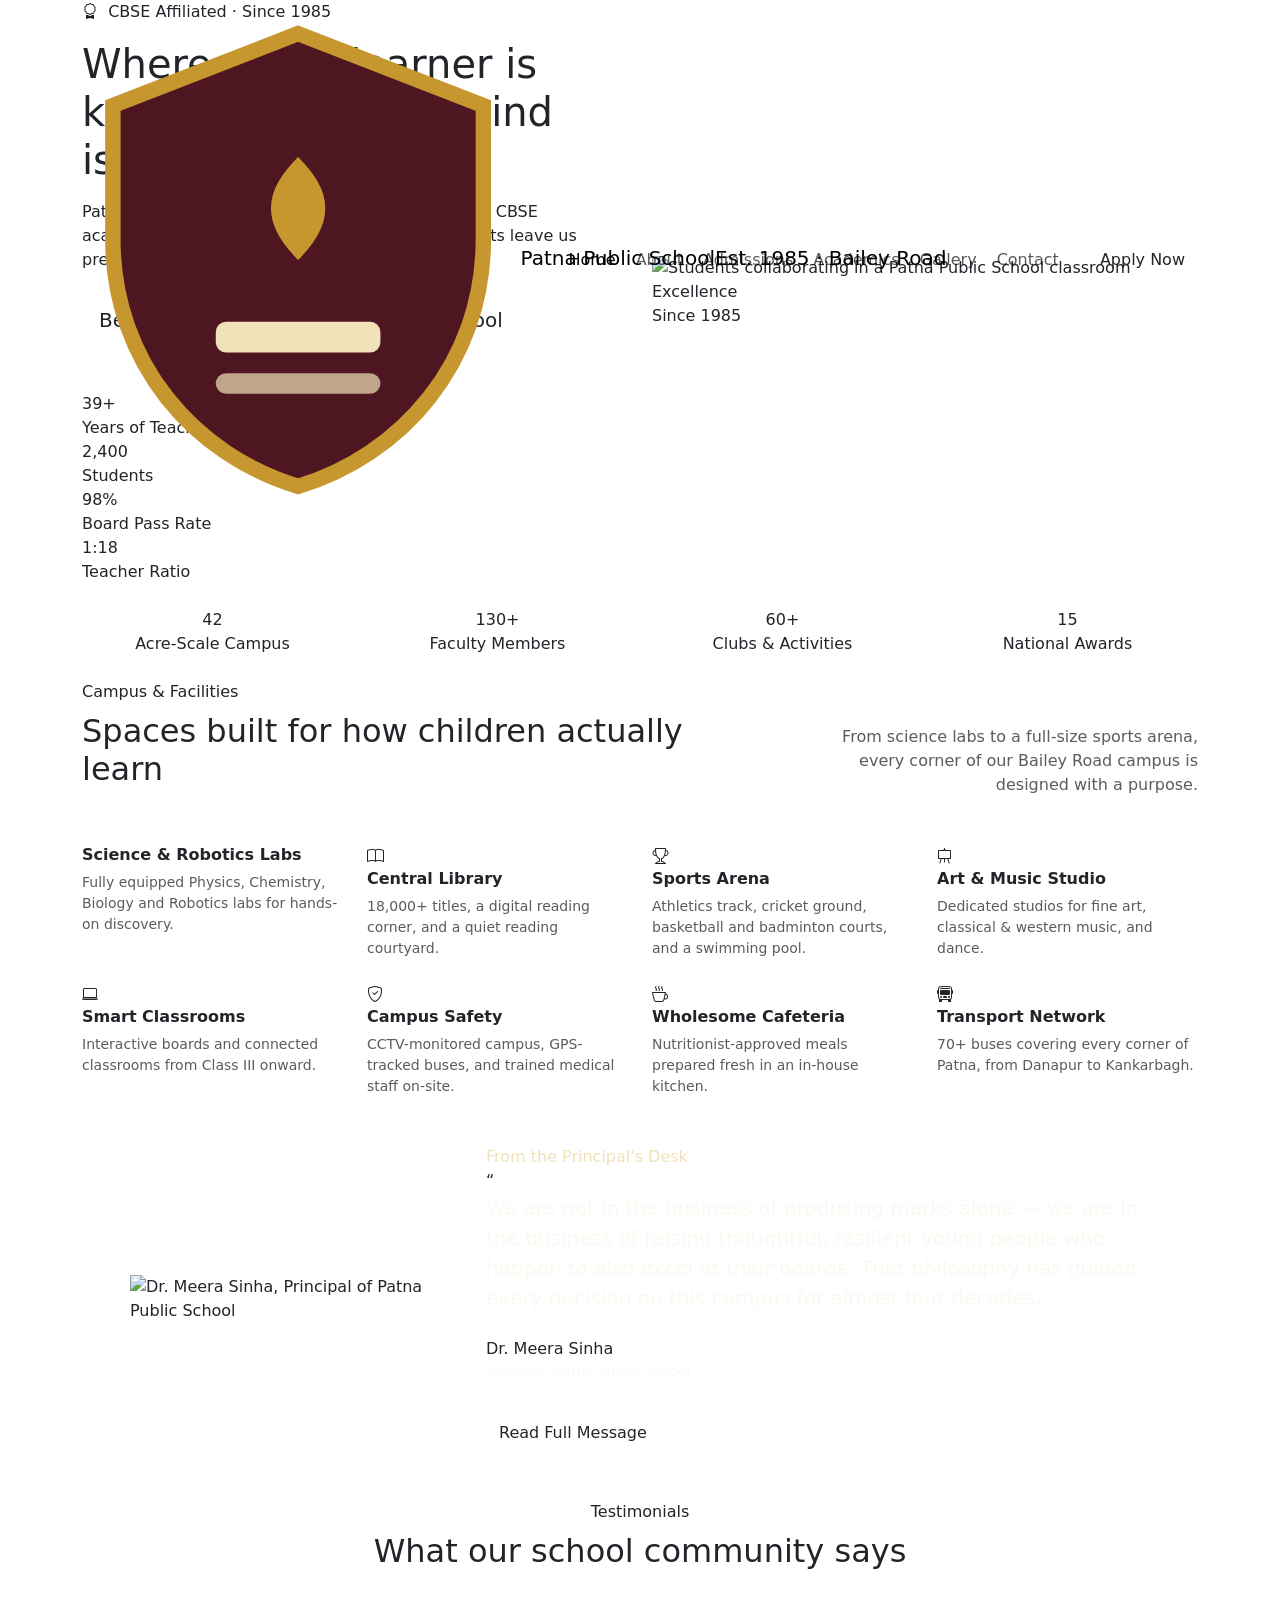
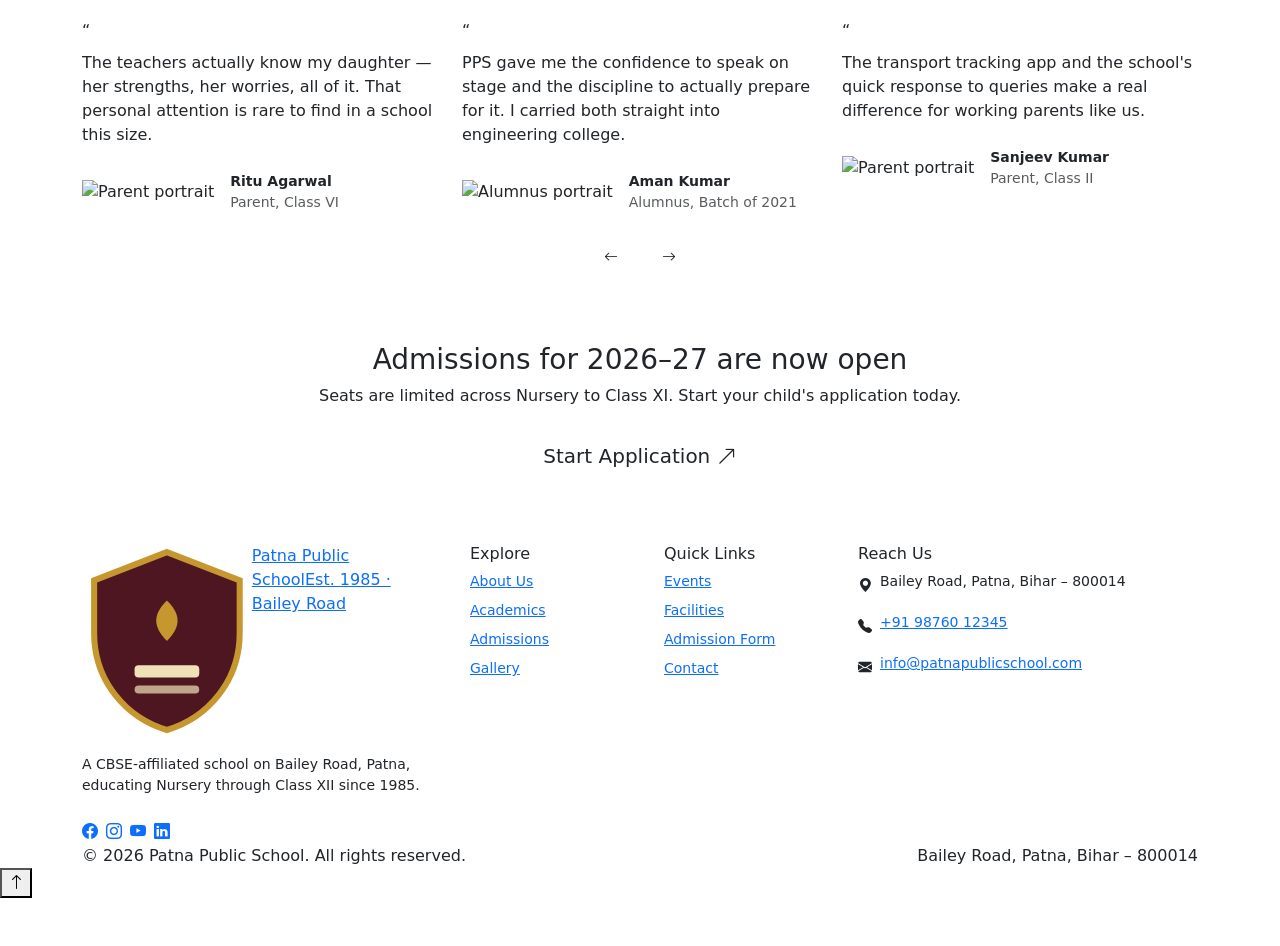
==== index.html @ d44990e8 "Add files via upload" ====
<!DOCTYPE html>
<html lang="en">
<head>
<meta charset="UTF-8">
<meta name="viewport" content="width=device-width, initial-scale=1.0">
<title>Patna Public School — Bailey Road, Patna</title>
<meta name="description" content="Patna Public School, Bailey Road, Patna — a premium CBSE school nurturing character, curiosity and confidence since 1985.">

<link rel="preconnect" href="https://fonts.googleapis.com">
<link href="https://fonts.googleapis.com/css2?family=Fraunces:ital,opsz,wght@0,9..144,500;0,9..144,700;0,9..144,800;1,9..144,600&family=Work+Sans:wght@400;500;600;700&display=swap" rel="stylesheet">
<link rel="stylesheet" href="https://cdn.jsdelivr.net/npm/bootstrap@5.3.3/dist/css/bootstrap.min.css">
<link rel="stylesheet" href="https://cdn.jsdelivr.net/npm/bootstrap-icons@1.11.3/font/bootstrap-icons.css">
<link rel="stylesheet" href="css/style.css">
</head>
<body>

<!-- ========== NAVBAR ========== -->
<nav class="navbar navbar-expand-lg fixed-top site-nav">
  <div class="container">
    <a class="navbar-brand crest" href="index.html">
      <svg viewBox="0 0 42 48" xmlns="http://www.w3.org/2000/svg">
        <path d="M21 2 L39 9 V22 C39 34 31 43 21 46 C11 43 3 34 3 22 V9 Z" fill="#4E1620" stroke="#C6972F" stroke-width="1.5"/>
        <path d="M21 14 C24 17 25 20 21 24 C17 20 18 17 21 14 Z" fill="#C6972F"/>
        <rect x="13" y="30" width="16" height="3" rx="1" fill="#F1E1B8"/>
        <rect x="13" y="35" width="16" height="2" rx="1" fill="#F1E1B8" opacity=".7"/>
      </svg>
      <span class="crest-word"><span class="line1">Patna Public School</span><span class="line2">Est. 1985 · Bailey Road</span></span>
    </a>
    <button class="navbar-toggler" type="button" data-bs-toggle="collapse" data-bs-target="#mainNav" aria-controls="mainNav" aria-expanded="false" aria-label="Toggle navigation">
      <span class="navbar-toggler-icon"></span>
    </button>
    <div class="collapse navbar-collapse" id="mainNav">
      <ul class="navbar-nav ms-auto align-items-lg-center gap-lg-1">
        <li class="nav-item"><a class="nav-link active" href="index.html">Home</a></li>
        <li class="nav-item"><a class="nav-link" href="about.html">About</a></li>
        <li class="nav-item"><a class="nav-link" href="admissions.html">Admissions</a></li>
        <li class="nav-item"><a class="nav-link" href="academics.html">Academics</a></li>
        <li class="nav-item"><a class="nav-link" href="gallery.html">Gallery</a></li>
        <li class="nav-item"><a class="nav-link" href="contact.html">Contact</a></li>
        <li class="nav-item ms-lg-3 mt-2 mt-lg-0"><a class="btn btn-gold" href="admissions.html">Apply Now</a></li>
      </ul>
    </div>
  </div>
</nav>

<!-- ========== HERO ========== -->
<header class="hero">
  <div class="hero-pattern"></div>
  <div class="container position-relative">
    <div class="row align-items-center gy-5">
      <div class="col-lg-6">
        <span class="hero-badge reveal in"><i class="bi bi-award"></i>&nbsp; CBSE Affiliated · Since 1985</span>
        <h1 class="mt-3 mb-3 reveal in">Where every learner is<br>known, and every mind<br>is stretched.</h1>
        <p class="lede mb-4 reveal in">Patna Public School on Bailey Road blends rigorous CBSE academics with a values-first classroom, so students leave us prepared for board exams — and for life.</p>
        <div class="d-flex flex-wrap gap-3 mb-5 reveal in">
          <a href="admissions.html" class="btn btn-gold btn-lg">Begin Admission <i class="bi bi-arrow-up-right"></i></a>
          <a href="about.html" class="btn btn-outline-cream btn-lg">Meet the School</a>
        </div>
        <div class="hero-stats reveal in">
          <div><div class="stat-num">39<span class="text-gold">+</span></div><div class="stat-label">Years of Teaching</div></div>
          <div><div class="stat-num">2,400</div><div class="stat-label">Students</div></div>
          <div><div class="stat-num">98%</div><div class="stat-label">Board Pass Rate</div></div>
          <div><div class="stat-num">1:18</div><div class="stat-label">Teacher Ratio</div></div>
        </div>
      </div>
      <div class="col-lg-6">
        <div class="position-relative reveal in">
          <div class="hero-frame">
            <img src="https://images.unsplash.com/photo-1523050854058-8df90110c9f1?q=80&w=1000&auto=format&fit=crop" alt="Students collaborating in a Patna Public School classroom">
          </div>
          <div class="hero-seal d-none d-sm-flex">
            <span class="seal-text">Excellence<br>Since 1985</span>
          </div>
        </div>
      </div>
    </div>
  </div>
</header>

<!-- ========== STAT STRIP ========== -->
<section class="stat-strip py-4">
  <div class="container">
    <div class="row text-center gy-3">
      <div class="col-6 col-md-3"><div class="stat-num">42</div><div class="stat-label">Acre-Scale Campus</div></div>
      <div class="col-6 col-md-3"><div class="stat-num">130+</div><div class="stat-label">Faculty Members</div></div>
      <div class="col-6 col-md-3"><div class="stat-num">60+</div><div class="stat-label">Clubs &amp; Activities</div></div>
      <div class="col-6 col-md-3"><div class="stat-num">15</div><div class="stat-label">National Awards</div></div>
    </div>
  </div>
</section>

<!-- ========== FACILITIES ========== -->
<section class="section" id="facilities">
  <div class="container">
    <div class="row justify-content-between align-items-end mb-5">
      <div class="col-lg-7">
        <span class="eyebrow">Campus &amp; Facilities</span>
        <h2 class="section-title mt-2">Spaces built for how children actually learn</h2>
      </div>
      <div class="col-lg-4 text-lg-end">
        <p class="text-muted mb-0">From science labs to a full-size sports arena, every corner of our Bailey Road campus is designed with a purpose.</p>
      </div>
    </div>
    <div class="row g-4">
      <div class="col-md-6 col-lg-3 reveal">
        <div class="facility-card">
          <div class="facility-icon"><i class="bi bi-flask"></i></div>
          <h5 class="h6 fw-bold mb-2">Science &amp; Robotics Labs</h5>
          <p class="text-muted small mb-0">Fully equipped Physics, Chemistry, Biology and Robotics labs for hands-on discovery.</p>
        </div>
      </div>
      <div class="col-md-6 col-lg-3 reveal">
        <div class="facility-card">
          <div class="facility-icon"><i class="bi bi-book"></i></div>
          <h5 class="h6 fw-bold mb-2">Central Library</h5>
          <p class="text-muted small mb-0">18,000+ titles, a digital reading corner, and a quiet reading courtyard.</p>
        </div>
      </div>
      <div class="col-md-6 col-lg-3 reveal">
        <div class="facility-card">
          <div class="facility-icon"><i class="bi bi-trophy"></i></div>
          <h5 class="h6 fw-bold mb-2">Sports Arena</h5>
          <p class="text-muted small mb-0">Athletics track, cricket ground, basketball and badminton courts, and a swimming pool.</p>
        </div>
      </div>
      <div class="col-md-6 col-lg-3 reveal">
        <div class="facility-card">
          <div class="facility-icon"><i class="bi bi-easel"></i></div>
          <h5 class="h6 fw-bold mb-2">Art &amp; Music Studio</h5>
          <p class="text-muted small mb-0">Dedicated studios for fine art, classical &amp; western music, and dance.</p>
        </div>
      </div>
      <div class="col-md-6 col-lg-3 reveal">
        <div class="facility-card">
          <div class="facility-icon"><i class="bi bi-laptop"></i></div>
          <h5 class="h6 fw-bold mb-2">Smart Classrooms</h5>
          <p class="text-muted small mb-0">Interactive boards and connected classrooms from Class III onward.</p>
        </div>
      </div>
      <div class="col-md-6 col-lg-3 reveal">
        <div class="facility-card">
          <div class="facility-icon"><i class="bi bi-shield-check"></i></div>
          <h5 class="h6 fw-bold mb-2">Campus Safety</h5>
          <p class="text-muted small mb-0">CCTV-monitored campus, GPS-tracked buses, and trained medical staff on-site.</p>
        </div>
      </div>
      <div class="col-md-6 col-lg-3 reveal">
        <div class="facility-card">
          <div class="facility-icon"><i class="bi bi-cup-hot"></i></div>
          <h5 class="h6 fw-bold mb-2">Wholesome Cafeteria</h5>
          <p class="text-muted small mb-0">Nutritionist-approved meals prepared fresh in an in-house kitchen.</p>
        </div>
      </div>
      <div class="col-md-6 col-lg-3 reveal">
        <div class="facility-card">
          <div class="facility-icon"><i class="bi bi-bus-front"></i></div>
          <h5 class="h6 fw-bold mb-2">Transport Network</h5>
          <p class="text-muted small mb-0">70+ buses covering every corner of Patna, from Danapur to Kankarbagh.</p>
        </div>
      </div>
    </div>
  </div>
</section>

<!-- ========== PRINCIPAL MESSAGE (teaser) ========== -->
<section class="section bg-cream-100">
  <div class="container">
    <div class="principal-card p-4 p-lg-5">
      <div class="row align-items-center g-5">
        <div class="col-lg-4">
          <div class="principal-photo">
            <img src="https://images.unsplash.com/photo-1580894732444-8ecded7900cd?q=80&w=800&auto=format&fit=crop" alt="Dr. Meera Sinha, Principal of Patna Public School" class="w-100">
          </div>
        </div>
        <div class="col-lg-8">
          <span class="eyebrow" style="color:#F1E1B8">From the Principal's Desk</span>
          <p class="testimonial-quote mb-0">&ldquo;</p>
          <p class="fs-5 mb-4" style="color:rgba(251,247,239,.92)">We are not in the business of producing marks alone — we are in the business of raising thoughtful, resilient young people who happen to also excel at their boards. That philosophy has guided every decision on this campus for almost four decades.</p>
          <p class="principal-signature mb-0">Dr. Meera Sinha</p>
          <p class="small" style="color:rgba(251,247,239,.6)">Principal, Patna Public School</p>
          <a href="about.html#principal" class="btn btn-outline-cream mt-3">Read Full Message</a>
        </div>
      </div>
    </div>
  </div>
</section>

<!-- ========== TESTIMONIALS ========== -->
<section class="section">
  <div class="container">
    <div class="text-center mb-5">
      <span class="eyebrow justify-content-center">Testimonials</span>
      <h2 class="section-title mt-2">What our school community says</h2>
    </div>
    <div id="testimonialCarousel" class="carousel slide" data-bs-ride="carousel" data-bs-interval="5000">
      <div class="carousel-inner">
        <div class="carousel-item active">
          <div class="row g-4 justify-content-center">
            <div class="col-md-4">
              <div class="testimonial-card">
                <p class="testimonial-quote mb-2">&ldquo;</p>
                <p class="mb-4">The teachers actually know my daughter — her strengths, her worries, all of it. That personal attention is rare to find in a school this size.</p>
                <div class="d-flex align-items-center gap-3">
                  <img class="testimonial-avatar" src="https://images.unsplash.com/photo-1544005313-94ddf0286df2?q=80&w=200&auto=format&fit=crop" alt="Parent portrait">
                  <div><div class="fw-bold small">Ritu Agarwal</div><div class="text-muted small">Parent, Class VI</div></div>
                </div>
              </div>
            </div>
            <div class="col-md-4">
              <div class="testimonial-card">
                <p class="testimonial-quote mb-2">&ldquo;</p>
                <p class="mb-4">PPS gave me the confidence to speak on stage and the discipline to actually prepare for it. I carried both straight into engineering college.</p>
                <div class="d-flex align-items-center gap-3">
                  <img class="testimonial-avatar" src="https://images.unsplash.com/photo-1500648767791-00dcc994a43e?q=80&w=200&auto=format&fit=crop" alt="Alumnus portrait">
                  <div><div class="fw-bold small">Aman Kumar</div><div class="text-muted small">Alumnus, Batch of 2021</div></div>
                </div>
              </div>
            </div>
            <div class="col-md-4">
              <div class="testimonial-card">
                <p class="testimonial-quote mb-2">&ldquo;</p>
                <p class="mb-4">The transport tracking app and the school's quick response to queries make a real difference for working parents like us.</p>
                <div class="d-flex align-items-center gap-3">
                  <img class="testimonial-avatar" src="https://images.unsplash.com/photo-1552058544-f2b08422138a?q=80&w=200&auto=format&fit=crop" alt="Parent portrait">
                  <div><div class="fw-bold small">Sanjeev Kumar</div><div class="text-muted small">Parent, Class II</div></div>
                </div>
              </div>
            </div>
          </div>
        </div>
        <div class="carousel-item">
          <div class="row g-4 justify-content-center">
            <div class="col-md-4">
              <div class="testimonial-card">
                <p class="testimonial-quote mb-2">&ldquo;</p>
                <p class="mb-4">Small class sizes in the primary wing meant our son, who is a slow starter, never felt left behind. He now looks forward to school.</p>
                <div class="d-flex align-items-center gap-3">
                  <img class="testimonial-avatar" src="https://images.unsplash.com/photo-1607746882042-944635dfe10e?q=80&w=200&auto=format&fit=crop" alt="Parent portrait">
                  <div><div class="fw-bold small">Neha Verma</div><div class="text-muted small">Parent, Class I</div></div>
                </div>
              </div>
            </div>
            <div class="col-md-4">
              <div class="testimonial-card">
                <p class="testimonial-quote mb-2">&ldquo;</p>
                <p class="mb-4">The robotics club at PPS is where I first fell in love with engineering. The lab access after hours was a privilege I didn't take lightly.</p>
                <div class="d-flex align-items-center gap-3">
                  <img class="testimonial-avatar" src="https://images.unsplash.com/photo-1519085360753-af0119f7cbe7?q=80&w=200&auto=format&fit=crop" alt="Alumnus portrait">
                  <div><div class="fw-bold small">Priya Raj</div><div class="text-muted small">Alumna, Batch of 2020</div></div>
                </div>
              </div>
            </div>
            <div class="col-md-4">
              <div class="testimonial-card">
                <p class="testimonial-quote mb-2">&ldquo;</p>
                <p class="mb-4">From the admission process to the annual day, everything at PPS runs with a warmth you don't expect from a school this well-organised.</p>
                <div class="d-flex align-items-center gap-3">
                  <img class="testimonial-avatar" src="https://images.unsplash.com/photo-1521566652839-697aa473761a?q=80&w=200&auto=format&fit=crop" alt="Parent portrait">
                  <div><div class="fw-bold small">Kavita Singh</div><div class="text-muted small">Parent, Class IX</div></div>
                </div>
              </div>
            </div>
          </div>
        </div>
      </div>
      <div class="d-flex justify-content-center gap-3 mt-4">
        <button class="btn btn-maroon-outline btn-sm rounded-circle" style="width:42px;height:42px" type="button" data-bs-target="#testimonialCarousel" data-bs-slide="prev" aria-label="Previous"><i class="bi bi-arrow-left"></i></button>
        <button class="btn btn-maroon-outline btn-sm rounded-circle" style="width:42px;height:42px" type="button" data-bs-target="#testimonialCarousel" data-bs-slide="next" aria-label="Next"><i class="bi bi-arrow-right"></i></button>
      </div>
    </div>
  </div>
</section>

<!-- ========== CTA BANNER ========== -->
<section class="py-5" style="background:var(--gold-500)">
  <div class="container text-center py-3">
    <h3 class="mb-2" style="color:var(--maroon-900)">Admissions for 2026–27 are now open</h3>
    <p class="mb-4" style="color:var(--maroon-800)">Seats are limited across Nursery to Class XI. Start your child's application today.</p>
    <a href="admissions.html" class="btn btn-maroon btn-lg">Start Application <i class="bi bi-arrow-up-right"></i></a>
  </div>
</section>

<!-- ========== FOOTER ========== -->
<footer class="site-footer">
  <div class="container">
    <div class="row g-5">
      <div class="col-lg-4">
        <a class="crest navbar-dark d-inline-flex mb-3" href="index.html">
          <svg viewBox="0 0 42 48" xmlns="http://www.w3.org/2000/svg">
            <path d="M21 2 L39 9 V22 C39 34 31 43 21 46 C11 43 3 34 3 22 V9 Z" fill="#4E1620" stroke="#C6972F" stroke-width="1.5"/>
            <path d="M21 14 C24 17 25 20 21 24 C17 20 18 17 21 14 Z" fill="#C6972F"/>
            <rect x="13" y="30" width="16" height="3" rx="1" fill="#F1E1B8"/>
            <rect x="13" y="35" width="16" height="2" rx="1" fill="#F1E1B8" opacity=".7"/>
          </svg>
          <span class="crest-word"><span class="line1">Patna Public School</span><span class="line2">Est. 1985 · Bailey Road</span></span>
        </a>
        <p class="small mb-4">A CBSE-affiliated school on Bailey Road, Patna, educating Nursery through Class XII since 1985.</p>
        <div class="d-flex gap-2">
          <a href="#" class="footer-social" aria-label="Facebook"><i class="bi bi-facebook"></i></a>
          <a href="#" class="footer-social" aria-label="Instagram"><i class="bi bi-instagram"></i></a>
          <a href="#" class="footer-social" aria-label="YouTube"><i class="bi bi-youtube"></i></a>
          <a href="#" class="footer-social" aria-label="LinkedIn"><i class="bi bi-linkedin"></i></a>
        </div>
      </div>
      <div class="col-6 col-lg-2">
        <h6>Explore</h6>
        <ul class="list-unstyled d-flex flex-column gap-2 small">
          <li><a href="about.html">About Us</a></li>
          <li><a href="academics.html">Academics</a></li>
          <li><a href="admissions.html">Admissions</a></li>
          <li><a href="gallery.html">Gallery</a></li>
        </ul>
      </div>
      <div class="col-6 col-lg-2">
        <h6>Quick Links</h6>
        <ul class="list-unstyled d-flex flex-column gap-2 small">
          <li><a href="academics.html#events">Events</a></li>
          <li><a href="about.html#facilities">Facilities</a></li>
          <li><a href="admissions.html#form">Admission Form</a></li>
          <li><a href="contact.html">Contact</a></li>
        </ul>
      </div>
      <div class="col-lg-4">
        <h6>Reach Us</h6>
        <ul class="list-unstyled d-flex flex-column gap-3 small">
          <li class="d-flex gap-2"><i class="bi bi-geo-alt-fill mt-1"></i><span>Bailey Road, Patna, Bihar – 800014</span></li>
          <li class="d-flex gap-2"><i class="bi bi-telephone-fill mt-1"></i><a href="tel:+919876012345">+91 98760 12345</a></li>
          <li class="d-flex gap-2"><i class="bi bi-envelope-fill mt-1"></i><a href="mailto:info@patnapublicschool.com">info@patnapublicschool.com</a></li>
        </ul>
      </div>
    </div>
    <div class="footer-bottom d-flex flex-column flex-md-row justify-content-between align-items-center gap-2">
      <span>&copy; 2026 Patna Public School. All rights reserved.</span>
      <span>Bailey Road, Patna, Bihar – 800014</span>
    </div>
  </div>
</footer>

<button class="back-to-top" aria-label="Back to top"><i class="bi bi-arrow-up"></i></button>

<script src="https://cdn.jsdelivr.net/npm/bootstrap@5.3.3/dist/js/bootstrap.bundle.min.js"></script>
<script src="js/script.js"></script>
</body>
</html>
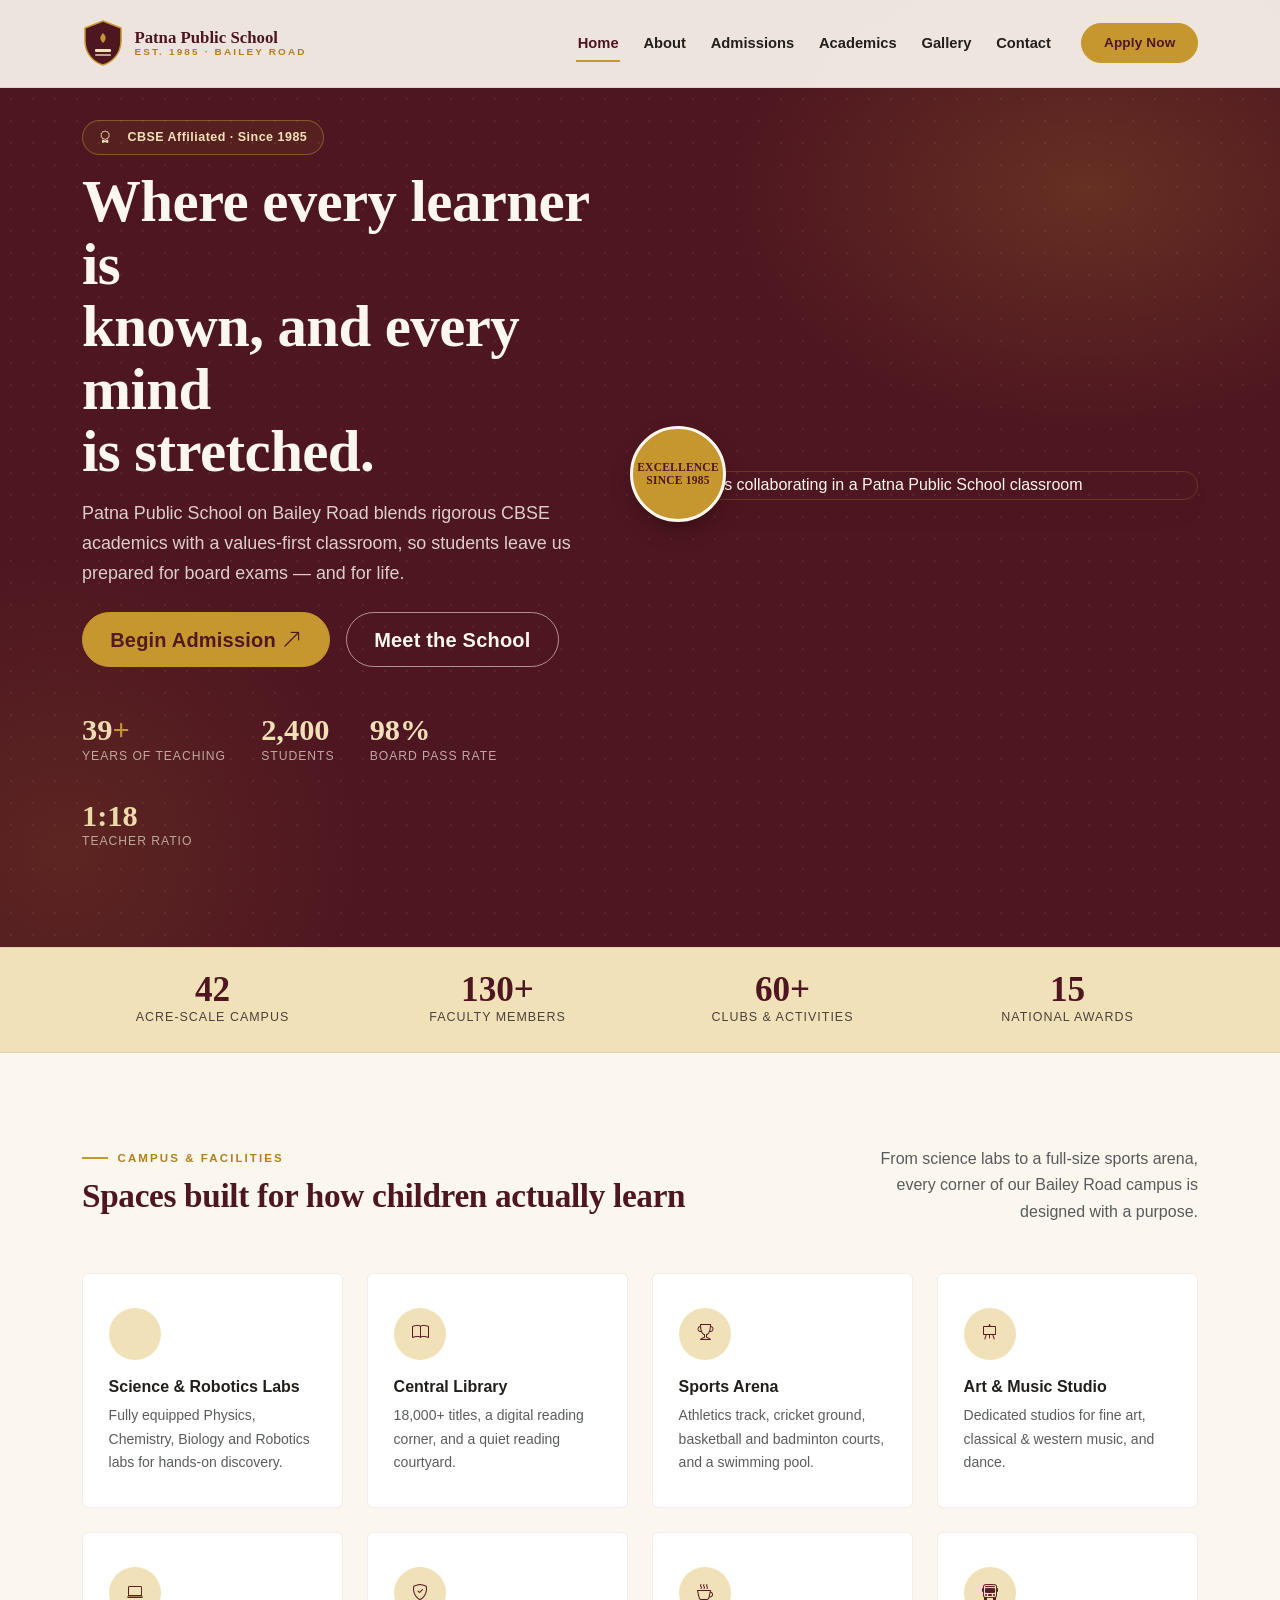
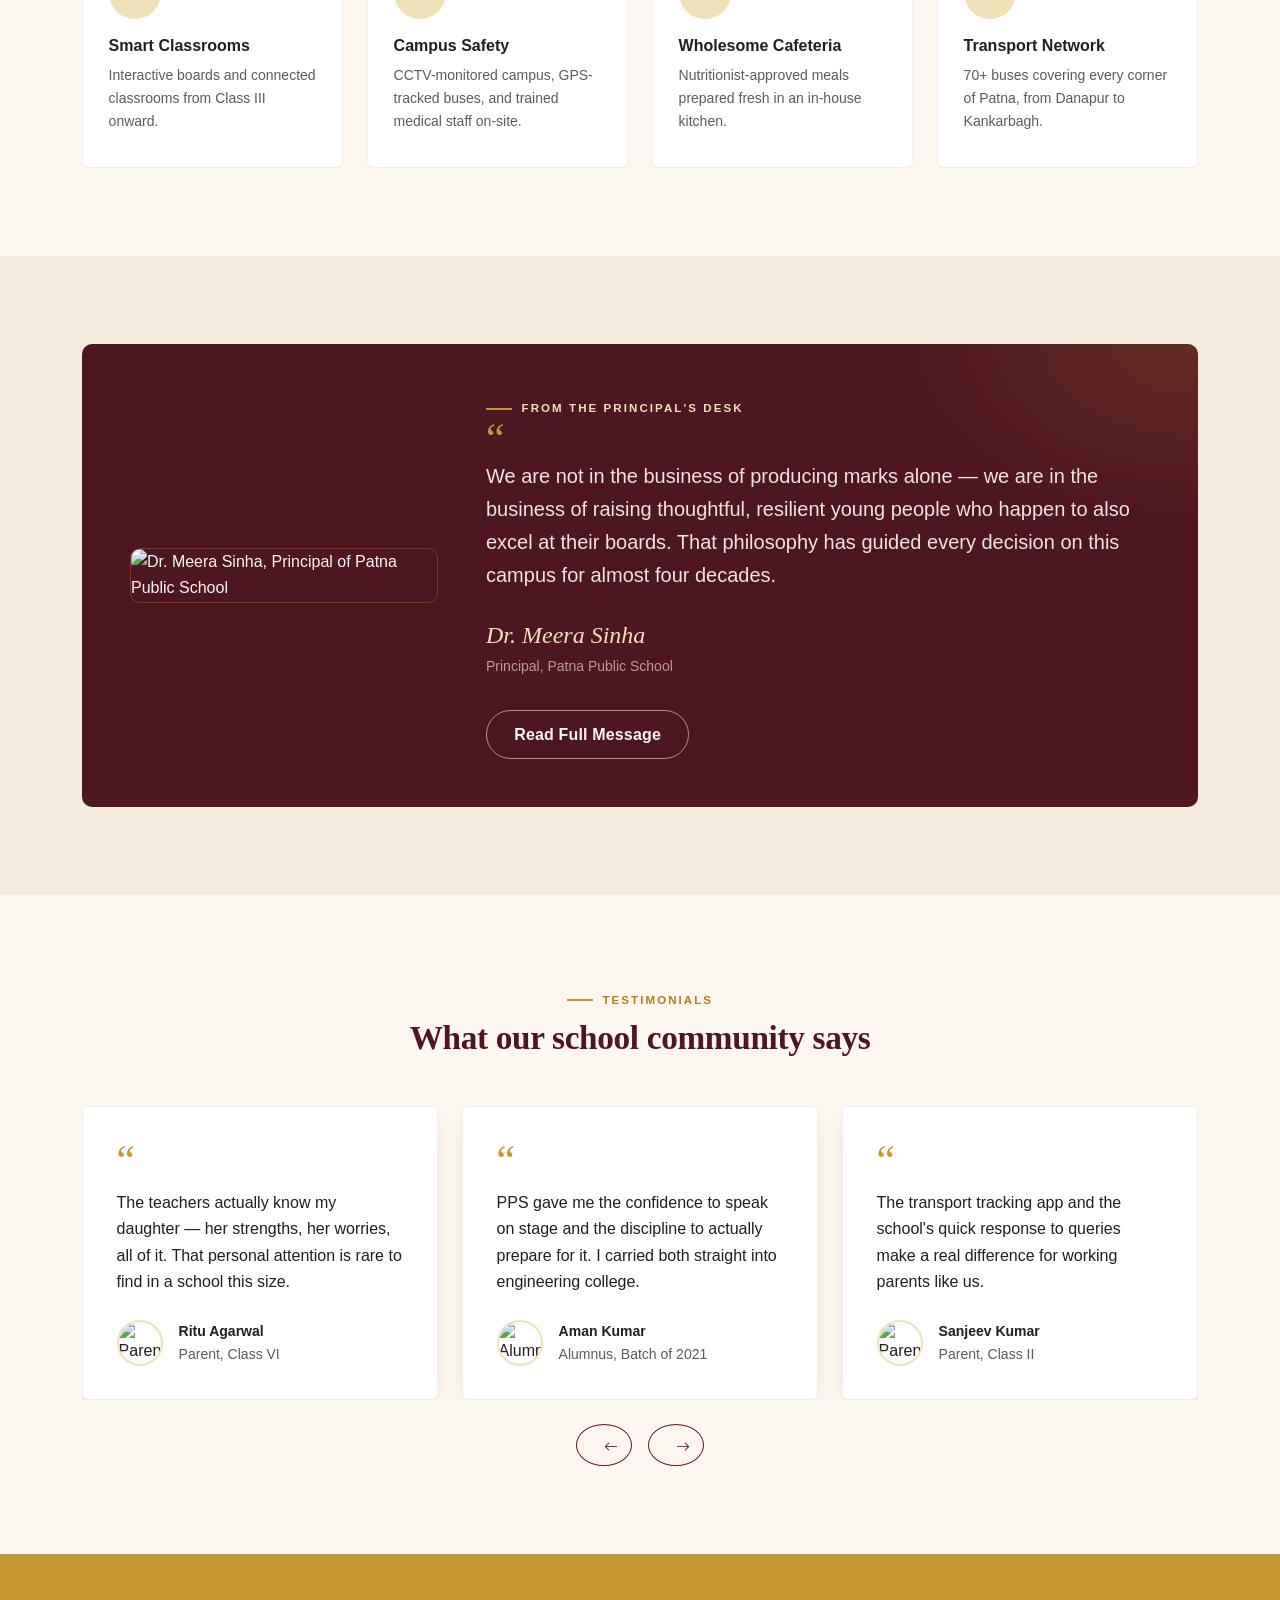
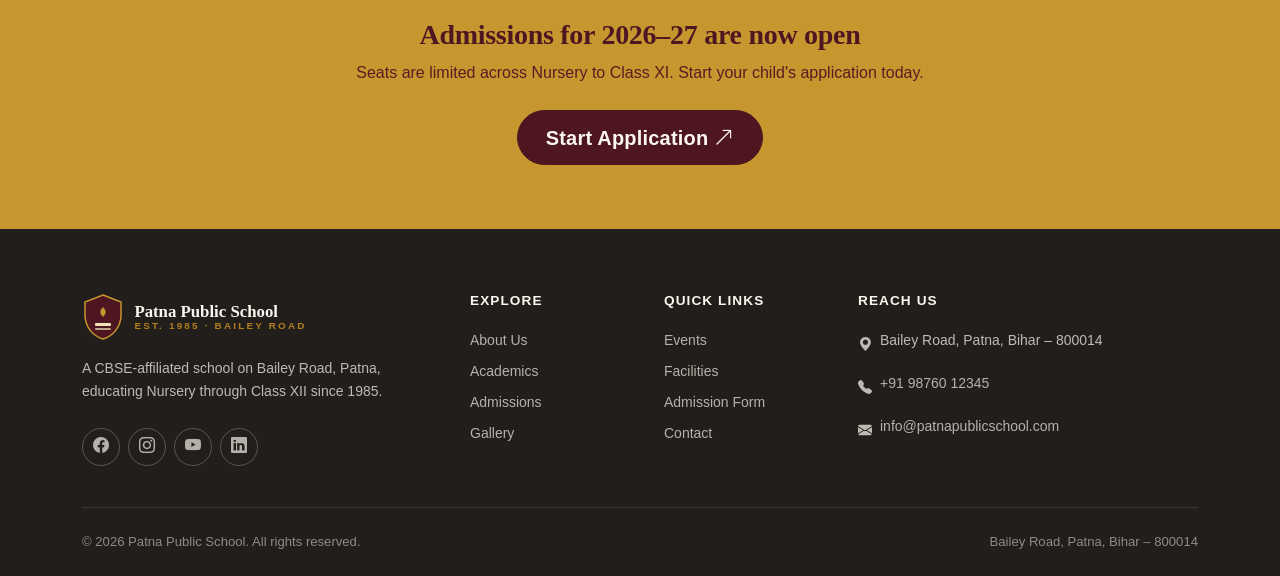
==== commit e30dc5ce: "Update stylesheet and script paths in index.html" ====
--- a/index.html
+++ b/index.html
@@ -10,7 +10,7 @@
 <link href="https://fonts.googleapis.com/css2?family=Fraunces:ital,opsz,wght@0,9..144,500;0,9..144,700;0,9..144,800;1,9..144,600&family=Work+Sans:wght@400;500;600;700&display=swap" rel="stylesheet">
 <link rel="stylesheet" href="https://cdn.jsdelivr.net/npm/bootstrap@5.3.3/dist/css/bootstrap.min.css">
 <link rel="stylesheet" href="https://cdn.jsdelivr.net/npm/bootstrap-icons@1.11.3/font/bootstrap-icons.css">
-<link rel="stylesheet" href="css/style.css">
+<link rel="stylesheet" href="style.css">
 </head>
 <body>
 
@@ -339,6 +339,6 @@
 <button class="back-to-top" aria-label="Back to top"><i class="bi bi-arrow-up"></i></button>
 
 <script src="https://cdn.jsdelivr.net/npm/bootstrap@5.3.3/dist/js/bootstrap.bundle.min.js"></script>
-<script src="js/script.js"></script>
+<script src="script.js"></script>
 </body>
 </html>
--- a/style.css
+++ b/style.css
@@ -0,0 +1,556 @@
+/* =========================================================
+   PATNA PUBLIC SCHOOL — Design System
+   Palette:
+     --maroon-900 #4E1620   deep heritage maroon (primary)
+     --maroon-700 #6E1F2B   maroon, lighter
+     --gold-500   #C6972F   foil gold (accent)
+     --gold-100   #F1E1B8   pale gold wash
+     --cream-50   #FBF7EF   warm parchment background
+     --ink-900    #221E1B   near-black ink for text
+     --forest-600 #2F5D3A   secondary accent (growth / nature)
+   Type:
+     Display: "Fraunces"  (headings — heritage serif, high contrast)
+     Body:    "Work Sans" (body/UI)
+     Utility: "Work Sans" uppercase tracked (eyebrows/labels)
+   ========================================================= */
+
+:root{
+  --maroon-900:#4E1620;
+  --maroon-800:#5C1A24;
+  --maroon-700:#6E1F2B;
+  --maroon-600:#832639;
+  --gold-500:#C6972F;
+  --gold-600:#B27F1E;
+  --gold-100:#F1E1B8;
+  --cream-50:#FBF7EF;
+  --cream-100:#F4EDDD;
+  --ink-900:#221E1B;
+  --ink-700:#4A423C;
+  --forest-600:#2F5D3A;
+  --forest-100:#E3ECE3;
+
+  --font-display:'Fraunces', Georgia, serif;
+  --font-body:'Work Sans', -apple-system, Segoe UI, sans-serif;
+
+  --radius:6px;
+  --shadow-soft: 0 12px 32px -12px rgba(78,22,32,.22);
+  --shadow-card: 0 8px 24px -10px rgba(34,30,27,.18);
+}
+
+*{box-sizing:border-box;}
+
+html{scroll-behavior:smooth;}
+
+body{
+  font-family:var(--font-body);
+  color:var(--ink-900);
+  background:var(--cream-50);
+  font-size:16px;
+  line-height:1.65;
+  -webkit-font-smoothing:antialiased;
+}
+
+h1,h2,h3,h4,.font-display{
+  font-family:var(--font-display);
+  color:var(--maroon-900);
+  font-weight:700;
+  letter-spacing:-.01em;
+}
+
+h1{font-weight:800;}
+
+.text-gold{color:var(--gold-500) !important;}
+.text-maroon{color:var(--maroon-900) !important;}
+.text-forest{color:var(--forest-600) !important;}
+.bg-maroon{background:var(--maroon-900) !important;}
+.bg-cream{background:var(--cream-50) !important;}
+.bg-cream-100{background:var(--cream-100) !important;}
+.bg-gold-100{background:var(--gold-100) !important;}
+
+a{color:var(--maroon-800); text-decoration:none;}
+a:hover{color:var(--gold-600);}
+
+::selection{background:var(--gold-100); color:var(--maroon-900);}
+
+.eyebrow{
+  font-family:var(--font-body);
+  font-size:.72rem;
+  font-weight:700;
+  letter-spacing:.18em;
+  text-transform:uppercase;
+  color:var(--gold-600);
+  display:inline-flex;
+  align-items:center;
+  gap:.6rem;
+}
+.eyebrow::before{
+  content:'';
+  width:26px;height:2px;background:var(--gold-500);display:inline-block;
+}
+
+.section{padding:5.5rem 0;}
+.section-sm{padding:3.25rem 0;}
+
+@media (max-width: 767px){
+  .section{padding:3.25rem 0;}
+}
+
+.container-narrow{max-width:820px;}
+
+/* ---------- Buttons ---------- */
+.btn{
+  border-radius:999px;
+  font-weight:600;
+  padding:.72rem 1.7rem;
+  letter-spacing:.01em;
+  transition:all .25s ease;
+}
+.btn-gold{
+  background:var(--gold-500);
+  border:1px solid var(--gold-500);
+  color:var(--maroon-900);
+}
+.btn-gold:hover{
+  background:var(--gold-600);
+  border-color:var(--gold-600);
+  color:var(--maroon-900);
+  transform:translateY(-2px);
+}
+.btn-outline-cream{
+  border:1px solid rgba(251,247,239,.55);
+  color:var(--cream-50);
+  background:transparent;
+}
+.btn-outline-cream:hover{
+  background:var(--cream-50);
+  color:var(--maroon-900);
+  transform:translateY(-2px);
+}
+.btn-maroon-outline{
+  border:1px solid var(--maroon-800);
+  color:var(--maroon-800);
+  background:transparent;
+}
+.btn-maroon-outline:hover{
+  background:var(--maroon-900);
+  color:var(--cream-50);
+  transform:translateY(-2px);
+}
+.btn-maroon{
+  background:var(--maroon-900);
+  border:1px solid var(--maroon-900);
+  color:var(--cream-50);
+}
+.btn-maroon:hover{
+  background:var(--maroon-700);
+  border-color:var(--maroon-700);
+  color:var(--cream-50);
+  transform:translateY(-2px);
+}
+
+/* ---------- Crest (signature mark) ---------- */
+.crest{display:inline-flex; align-items:center; gap:.65rem;}
+.crest svg{width:42px; height:48px; flex-shrink:0;}
+.crest-word{
+  font-family:var(--font-display);
+  line-height:1.05;
+}
+.crest-word .line1{
+  display:block; font-weight:800; font-size:1.05rem; color:var(--maroon-900);
+}
+.crest-word .line2{
+  display:block; font-size:.62rem; letter-spacing:.22em; text-transform:uppercase;
+  color:var(--gold-600); font-family:var(--font-body); font-weight:700;
+}
+.navbar-dark .crest-word .line1{color:var(--cream-50);}
+
+/* ---------- Navbar ---------- */
+.site-nav{
+  padding:.9rem 0;
+  background:rgba(251,247,239,.92);
+  backdrop-filter:blur(10px);
+  border-bottom:1px solid rgba(78,22,32,.08);
+  transition:box-shadow .2s ease;
+}
+.site-nav.scrolled{box-shadow:0 6px 24px -12px rgba(34,30,27,.25);}
+.site-nav .nav-link{
+  color:var(--ink-900);
+  font-weight:600;
+  font-size:.92rem;
+  margin:0 .55rem;
+  position:relative;
+  padding:.4rem .1rem !important;
+}
+.site-nav .nav-link::after{
+  content:'';
+  position:absolute; left:0; bottom:0; height:2px; width:0;
+  background:var(--gold-500);
+  transition:width .25s ease;
+}
+.site-nav .nav-link:hover::after,
+.site-nav .nav-link.active::after{width:100%;}
+.site-nav .nav-link.active{color:var(--maroon-900);}
+.site-nav .btn{font-size:.85rem; padding:.55rem 1.35rem;}
+
+/* ---------- Ribbon divider (signature) ---------- */
+.ribbon-divider{
+  position:relative;
+  height:34px;
+  background:
+    linear-gradient(135deg, var(--gold-100) 25%, transparent 25%) 0 0,
+    linear-gradient(225deg, var(--gold-100) 25%, transparent 25%) 0 0;
+  background-size:18px 18px;
+  background-repeat:repeat-x;
+  background-color:transparent;
+  opacity:.9;
+}
+
+/* Perforated / admit-card edge */
+.perforated{
+  position:relative;
+}
+.perforated::before{
+  content:'';
+  position:absolute; top:0; bottom:0; left:0; width:0;
+  border-left:2px dashed rgba(78,22,32,.25);
+}
+
+/* ---------- Hero ---------- */
+.hero{
+  position:relative;
+  background:var(--maroon-900);
+  color:var(--cream-50);
+  overflow:hidden;
+  padding-top:7.5rem;
+  padding-bottom:6rem;
+}
+.hero::after{
+  content:'';
+  position:absolute; inset:0;
+  background:
+    radial-gradient(ellipse 600px 400px at 85% 20%, rgba(198,151,47,.20), transparent 60%),
+    radial-gradient(ellipse 500px 500px at 5% 90%, rgba(198,151,47,.12), transparent 60%);
+  pointer-events:none;
+}
+.hero .hero-pattern{
+  position:absolute; inset:0; opacity:.07; pointer-events:none;
+  background-image: radial-gradient(circle, var(--cream-50) 1px, transparent 1px);
+  background-size:22px 22px;
+}
+.hero-badge{
+  display:inline-flex; align-items:center; gap:.5rem;
+  border:1px solid rgba(198,151,47,.45);
+  color:var(--gold-100);
+  background:rgba(198,151,47,.08);
+  border-radius:999px;
+  padding:.4rem 1rem;
+  font-size:.78rem; font-weight:600; letter-spacing:.04em;
+}
+.hero h1{
+  color:var(--cream-50);
+  font-size:clamp(2.4rem, 4.6vw, 3.9rem);
+  line-height:1.06;
+}
+.hero .lede{
+  color:rgba(251,247,239,.82);
+  font-size:1.12rem;
+  max-width:560px;
+}
+.hero-stats{
+  display:flex; gap:2.2rem; flex-wrap:wrap;
+}
+.hero-stats .stat-num{
+  font-family:var(--font-display);
+  font-size:1.9rem; font-weight:800; color:var(--gold-100);
+  line-height:1;
+}
+.hero-stats .stat-label{
+  font-size:.76rem; color:rgba(251,247,239,.65);
+  text-transform:uppercase; letter-spacing:.08em;
+}
+.hero-frame{
+  position:relative;
+  border-radius:14px;
+  overflow:hidden;
+  box-shadow:var(--shadow-soft);
+  border:1px solid rgba(198,151,47,.25);
+}
+.hero-frame img{width:100%; height:100%; object-fit:cover; display:block;}
+.hero-seal{
+  position:absolute; bottom:-22px; left:-22px;
+  width:96px; height:96px;
+  background:var(--gold-500);
+  border-radius:50%;
+  display:flex; align-items:center; justify-content:center;
+  box-shadow:0 10px 26px -8px rgba(0,0,0,.4);
+  border:3px solid var(--cream-50);
+}
+.hero-seal .seal-text{
+  font-family:var(--font-display);
+  font-weight:800; color:var(--maroon-900); font-size:.72rem;
+  text-align:center; line-height:1.15; text-transform:uppercase; letter-spacing:.02em;
+}
+
+/* page header (non-home hero) */
+.page-header{
+  background:var(--maroon-900);
+  color:var(--cream-50);
+  padding:9.5rem 0 3.6rem;
+  position:relative;
+  overflow:hidden;
+}
+.page-header::after{
+  content:'';
+  position:absolute; inset:0;
+  background:radial-gradient(ellipse 600px 300px at 90% 0%, rgba(198,151,47,.22), transparent 60%);
+}
+.page-header h1{color:var(--cream-50); font-size:clamp(2rem,3.6vw,2.9rem);}
+.breadcrumb-gold a{color:var(--gold-100);}
+.breadcrumb-gold .breadcrumb-item.active{color:rgba(251,247,239,.6);}
+.breadcrumb-gold .breadcrumb-item + .breadcrumb-item::before{color:rgba(251,247,239,.4);}
+
+/* ---------- Section titles ---------- */
+.section-title{
+  font-size:clamp(1.7rem, 2.6vw, 2.5rem);
+  margin-bottom:.6rem;
+}
+
+/* ---------- Cards ---------- */
+.card-elevated{
+  background:#fff;
+  border:1px solid rgba(78,22,32,.08);
+  border-radius:var(--radius);
+  box-shadow:var(--shadow-card);
+  transition:transform .25s ease, box-shadow .25s ease;
+}
+.card-elevated:hover{transform:translateY(-6px); box-shadow:0 20px 40px -16px rgba(34,30,27,.28);}
+
+/* Facility card */
+.facility-card{
+  padding:2.1rem 1.6rem;
+  text-align:left;
+  border-radius:var(--radius);
+  background:#fff;
+  border:1px solid rgba(78,22,32,.08);
+  height:100%;
+  transition:all .25s ease;
+  position:relative;
+}
+.facility-card:hover{
+  transform:translateY(-6px);
+  border-color:var(--gold-500);
+  box-shadow:0 18px 36px -16px rgba(78,22,32,.25);
+}
+.facility-icon{
+  width:52px; height:52px;
+  border-radius:50%;
+  background:var(--gold-100);
+  display:flex; align-items:center; justify-content:center;
+  color:var(--maroon-800);
+  margin-bottom:1.1rem;
+}
+.facility-icon svg{width:24px; height:24px;}
+
+/* Teacher card */
+.teacher-card{
+  border-radius:var(--radius);
+  overflow:hidden;
+  background:#fff;
+  border:1px solid rgba(78,22,32,.08);
+  box-shadow:var(--shadow-card);
+  transition:transform .25s ease;
+}
+.teacher-card:hover{transform:translateY(-6px);}
+.teacher-photo{aspect-ratio:4/5; overflow:hidden;}
+.teacher-photo img{width:100%; height:100%; object-fit:cover; transition:transform .4s ease;}
+.teacher-card:hover .teacher-photo img{transform:scale(1.06);}
+.teacher-info{padding:1.1rem 1.2rem 1.3rem;}
+.teacher-info .subject{
+  font-size:.74rem; letter-spacing:.1em; text-transform:uppercase;
+  color:var(--gold-600); font-weight:700;
+}
+
+/* Event / ledger list */
+.event-row{
+  display:flex; gap:1.25rem; align-items:flex-start;
+  padding:1.4rem 0;
+  border-bottom:1px dashed rgba(78,22,32,.18);
+}
+.event-row:last-child{border-bottom:none;}
+.event-date{
+  flex:0 0 74px;
+  text-align:center;
+  background:var(--maroon-900);
+  color:var(--cream-50);
+  border-radius:var(--radius);
+  padding:.6rem .3rem;
+}
+.event-date .d{font-family:var(--font-display); font-size:1.4rem; font-weight:800; line-height:1;}
+.event-date .m{font-size:.66rem; letter-spacing:.08em; text-transform:uppercase; color:var(--gold-100);}
+
+/* Testimonial */
+.testimonial-card{
+  background:#fff;
+  border-radius:var(--radius);
+  padding:2.1rem;
+  border:1px solid rgba(78,22,32,.08);
+  box-shadow:var(--shadow-card);
+  height:100%;
+  position:relative;
+}
+.testimonial-quote{
+  font-family:var(--font-display);
+  font-size:2.6rem;
+  color:var(--gold-500);
+  line-height:1;
+}
+.testimonial-avatar{
+  width:46px; height:46px; border-radius:50%; object-fit:cover;
+  border:2px solid var(--gold-100);
+}
+
+/* Principal message */
+.principal-card{
+  background:var(--maroon-900);
+  color:var(--cream-50);
+  border-radius:10px;
+  overflow:hidden;
+  position:relative;
+}
+.principal-card::after{
+  content:'';
+  position:absolute; inset:0;
+  background:radial-gradient(ellipse 500px 300px at 100% 0%, rgba(198,151,47,.18), transparent 60%);
+}
+.principal-photo{border-radius:10px; overflow:hidden; border:1px solid rgba(198,151,47,.3);}
+.principal-signature{
+  font-family:'Fraunces', serif;
+  font-style:italic;
+  font-size:1.5rem;
+  color:var(--gold-100);
+}
+
+/* Gallery */
+.gallery-item{
+  position:relative; overflow:hidden; border-radius:var(--radius);
+  cursor:pointer;
+}
+.gallery-item img{width:100%; height:100%; object-fit:cover; display:block; transition:transform .5s ease;}
+.gallery-item:hover img{transform:scale(1.08);}
+.gallery-overlay{
+  position:absolute; inset:0;
+  background:linear-gradient(0deg, rgba(78,22,32,.82) 0%, rgba(78,22,32,0) 55%);
+  opacity:0; transition:opacity .3s ease;
+  display:flex; align-items:flex-end; padding:1rem;
+}
+.gallery-item:hover .gallery-overlay{opacity:1;}
+.gallery-overlay span{color:var(--cream-50); font-weight:600; font-size:.9rem;}
+
+/* Forms */
+.form-elevated{
+  background:#fff;
+  border-radius:12px;
+  padding:2.4rem;
+  box-shadow:var(--shadow-soft);
+  border:1px solid rgba(78,22,32,.08);
+}
+.form-label{font-weight:600; font-size:.86rem; color:var(--ink-900);}
+.form-control, .form-select{
+  border-radius:6px;
+  border:1px solid rgba(78,22,32,.18);
+  padding:.68rem .9rem;
+  font-size:.94rem;
+}
+.form-control:focus, .form-select:focus{
+  border-color:var(--gold-500);
+  box-shadow:0 0 0 .2rem rgba(198,151,47,.18);
+}
+
+/* Stat strip */
+.stat-strip{
+  background:var(--gold-100);
+  border-top:1px solid rgba(78,22,32,.08);
+  border-bottom:1px solid rgba(78,22,32,.08);
+}
+.stat-strip .stat-num{
+  font-family:var(--font-display); font-weight:800; color:var(--maroon-900);
+  font-size:2.2rem; line-height:1;
+}
+.stat-strip .stat-label{
+  font-size:.78rem; text-transform:uppercase; letter-spacing:.08em; color:var(--ink-700);
+}
+
+/* Map */
+.map-frame{
+  border-radius:10px; overflow:hidden; border:1px solid rgba(78,22,32,.12);
+  box-shadow:var(--shadow-card);
+}
+.map-frame iframe{width:100%; height:100%; min-height:340px; border:0; display:block;}
+
+/* Footer */
+.site-footer{
+  background:var(--ink-900);
+  color:rgba(251,247,239,.72);
+  padding:4rem 0 1.5rem;
+}
+.site-footer h6{
+  color:var(--cream-50);
+  font-family:var(--font-body);
+  font-weight:700;
+  font-size:.85rem;
+  text-transform:uppercase;
+  letter-spacing:.08em;
+  margin-bottom:1.2rem;
+}
+.site-footer a{color:rgba(251,247,239,.68);}
+.site-footer a:hover{color:var(--gold-500);}
+.footer-social{
+  width:38px; height:38px; border-radius:50%;
+  border:1px solid rgba(251,247,239,.25);
+  display:inline-flex; align-items:center; justify-content:center;
+  color:var(--cream-50);
+  transition:all .2s ease;
+}
+.footer-social:hover{background:var(--gold-500); border-color:var(--gold-500); color:var(--maroon-900);}
+.footer-bottom{
+  border-top:1px solid rgba(251,247,239,.12);
+  margin-top:2.6rem; padding-top:1.4rem;
+  font-size:.82rem;
+  color:rgba(251,247,239,.5);
+}
+
+/* Back to top */
+.back-to-top{
+  position:fixed; right:1.4rem; bottom:1.4rem;
+  width:46px; height:46px; border-radius:50%;
+  background:var(--maroon-900); color:var(--cream-50);
+  display:flex; align-items:center; justify-content:center;
+  box-shadow:0 8px 20px -6px rgba(0,0,0,.4);
+  opacity:0; visibility:hidden; transform:translateY(10px);
+  transition:all .3s ease;
+  z-index:999;
+  border:1px solid var(--gold-500);
+}
+.back-to-top.show{opacity:1; visibility:visible; transform:translateY(0);}
+.back-to-top:hover{background:var(--gold-500); color:var(--maroon-900);}
+
+/* Utility divider with gold rule */
+.rule-gold{
+  width:64px; height:3px; background:var(--gold-500); border-radius:2px;
+}
+
+/* reduced motion */
+@media (prefers-reduced-motion: reduce){
+  *{animation:none !important; transition:none !important;}
+  html{scroll-behavior:auto;}
+}
+
+/* Focus visibility */
+a:focus-visible, button:focus-visible, .btn:focus-visible, input:focus-visible, textarea:focus-visible, select:focus-visible{
+  outline:2px solid var(--gold-500);
+  outline-offset:2px;
+}
+
+/* Fade-in-up utility (triggered via JS IntersectionObserver) */
+.reveal{opacity:0; transform:translateY(18px); transition:opacity .6s ease, transform .6s ease;}
+.reveal.in{opacity:1; transform:translateY(0);}
